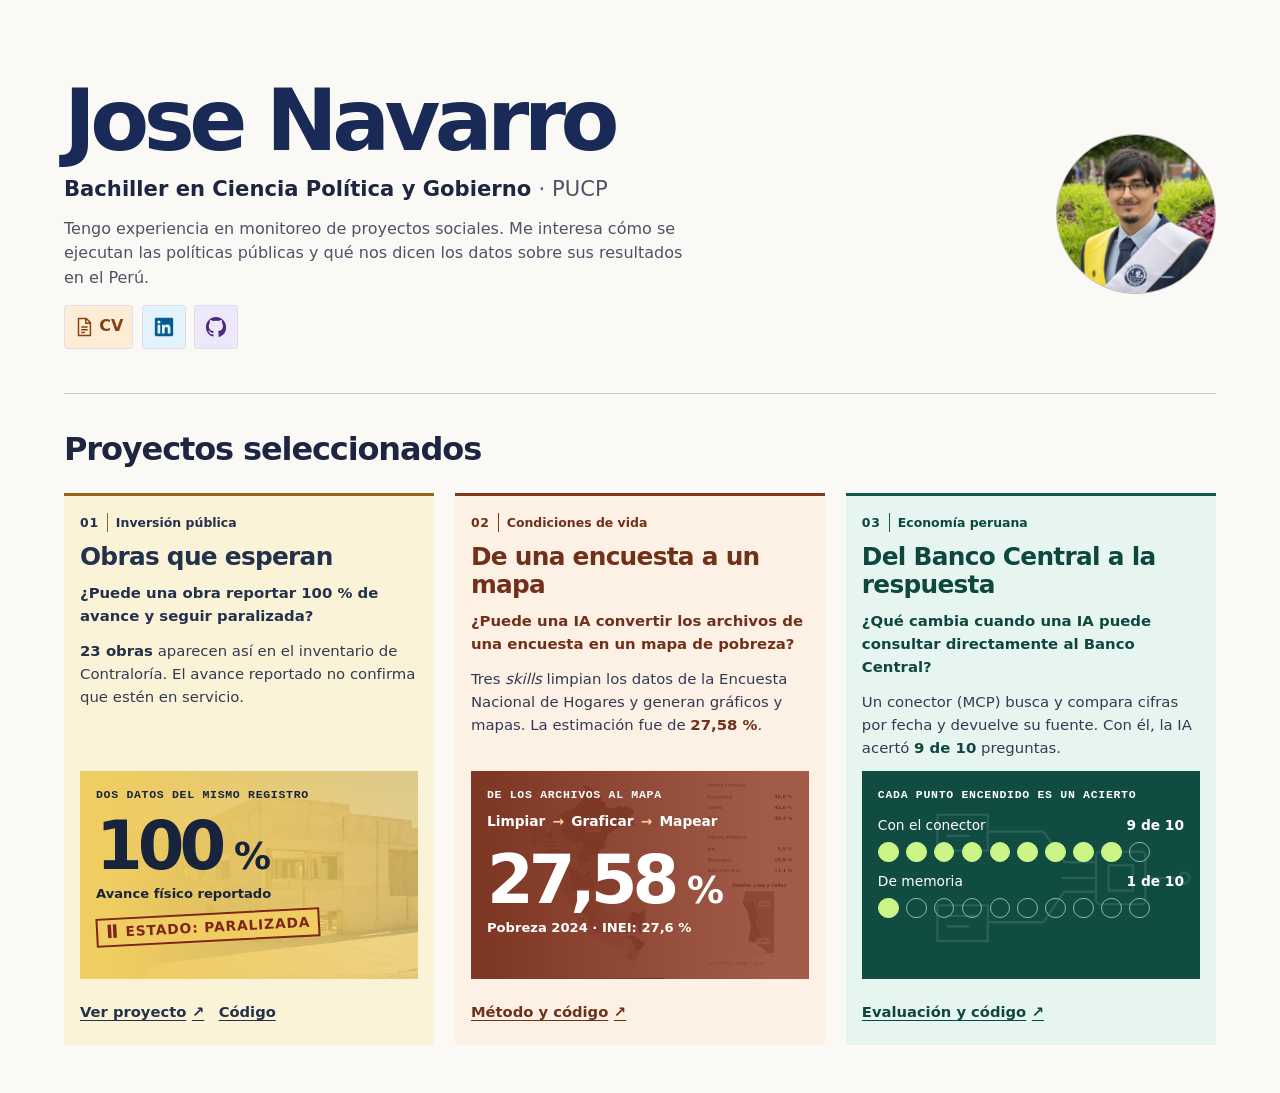
==== index.html @ 476036f9 "Dar a cada proyecto un hallazgo y una pieza visual propia" ====
<!doctype html>
<html lang="es">
<head>
  <meta charset="utf-8">
  <meta name="viewport" content="width=device-width, initial-scale=1">
  <meta name="description" content="Jose Navarro, bachiller en Ciencia Política y Gobierno por la PUCP. Proyectos sobre inversión pública, pobreza y economía en el Perú.">
  <title>Jose Navarro · Portafolio</title>
  <link rel="stylesheet" href="portafolio-hallazgos.css">
</head>
<body>
  <a class="skip" href="#proyectos">Ir a los proyectos</a>
  <main class="page">
    <header class="intro">
      <div class="identity">
        <h1>Jose Navarro</h1>
        <p class="degree">Bachiller en Ciencia Política y Gobierno <span>· PUCP</span></p>
        <p class="bio">Tengo experiencia en monitoreo de proyectos sociales. Me interesa cómo se ejecutan las políticas públicas y qué nos dicen los datos sobre sus resultados en el Perú.</p>
        <div class="contacts" aria-label="CV y perfiles profesionales">
          <a class="cv" href="cv-jose-navarro.pdf" aria-label="CV en PDF">
            <svg viewBox="0 0 24 24" aria-hidden="true" fill="none" stroke="currentColor" stroke-width="1.6"><path d="M6 2.75h8.5L19 7.25v14H6zM14 3v5h5M9 12h7M9 15h7M9 18h4"/></svg>
            <span>CV</span>
          </a>
          <a href="https://www.linkedin.com/in/jpnavarro22/" aria-label="LinkedIn">
            <svg viewBox="0 0 24 24" aria-hidden="true" fill="currentColor"><path d="M20.45 2H3.55C2.69 2 2 2.68 2 3.53v16.94c0 .85.69 1.53 1.55 1.53h16.9c.86 0 1.55-.68 1.55-1.53V3.53c0-.85-.69-1.53-1.55-1.53ZM7.93 19H5V9.53h2.93V19ZM6.47 8.24a1.7 1.7 0 1 1 0-3.4 1.7 1.7 0 0 1 0 3.4ZM19 19h-2.93v-4.61c0-1.1-.02-2.52-1.53-2.52-1.54 0-1.78 1.2-1.78 2.44V19H9.83V9.53h2.81v1.29h.04a3.08 3.08 0 0 1 2.77-1.52c2.96 0 3.55 1.95 3.55 4.49V19Z"/></svg>
          </a>
          <a href="https://github.com/bocchienjoyer" aria-label="GitHub">
            <svg viewBox="0 0 24 24" aria-hidden="true" fill="currentColor"><path d="M12 1C5.923 1 1 5.923 1 12c0 4.867 3.149 8.979 7.521 10.436.55.096.756-.233.756-.522 0-.262-.014-1.128-.014-2.049-3.025.564-3.809-.742-4.057-1.43-.124-.317-.66-1.293-1.127-1.554-.385-.207-.935-.715-.014-.729.866-.014 1.485.797 1.691 1.128.99 1.663 2.571 1.196 3.204.907.096-.715.385-1.196.701-1.471-2.681-.302-5.486-1.34-5.486-5.966 0-1.32.467-2.406 1.237-3.258-.124-.302-.55-1.54.124-3.19 0 0 1.003-.316 3.3 1.238a11.45 11.45 0 0 1 3.025-.407c1.031 0 2.062.138 3.025.407 2.296-1.568 3.3-1.238 3.3-1.238.674 1.65.248 2.888.124 3.19.77.852 1.237 1.924 1.237 3.258 0 4.64-2.819 5.664-5.5 5.966.44.385.825 1.114.825 2.255 0 1.636-.014 2.956-.014 3.368 0 .289.206.632.756.522A11.02 11.02 0 0 0 23 12c0-6.077-4.923-11-11-11Z"/></svg>
          </a>
        </div>
      </div>
      <img class="portrait" src="retrato.jpg" alt="Jose Navarro en su graduación" width="160" height="160">
    </header>
    <section id="proyectos" aria-labelledby="titulo-proyectos">
      <div class="section-heading"><h2 id="titulo-proyectos">Proyectos seleccionados</h2></div>
      <div class="projects">
        <article class="project works">
          <p class="category"><span>01</span> Inversión pública</p>
          <h3>Obras que esperan</h3>
          <p class="question">¿Puede una obra reportar 100 % de avance y seguir paralizada?</p>
          <p><strong>23 obras</strong> aparecen así en el inventario de Contraloría. El avance reportado no confirma que estén en servicio.</p>
          <figure class="evidence works-visual">
            <figcaption>Dos datos del mismo registro</figcaption>
            <div class="progress-number">100<span> %</span></div>
            <div class="record-label">Avance físico reportado</div>
            <div class="stamp"><span aria-hidden="true">Ⅱ</span> Estado: paralizada</div>
          </figure>
          <div class="project-links"><a href="obras.html">Ver proyecto <span aria-hidden="true">↗</span></a><a href="https://github.com/bocchienjoyer/python_intermedio/tree/main/tarea_3">Código</a></div>
        </article>
        <article class="project poverty">
          <p class="category"><span>02</span> Condiciones de vida</p>
          <h3>De una encuesta a un mapa</h3>
          <p class="question">¿Puede una IA convertir los archivos de una encuesta en un mapa de pobreza?</p>
          <p>Tres <em>skills</em> limpian los datos de la Encuesta Nacional de Hogares y generan gráficos y mapas. La estimación fue de <strong>27,58 %</strong>.</p>
          <figure class="evidence survey-visual">
            <figcaption>De los archivos al mapa</figcaption>
            <ol class="workflow"><li>Limpiar</li><li>Graficar</li><li>Mapear</li></ol>
            <div class="survey-number">27,58<span> %</span></div>
            <div class="record-label">Pobreza 2024 · INEI: 27,6 %</div>
          </figure>
          <div class="project-links"><a href="https://github.com/bocchienjoyer/enaho_skills">Método y código <span aria-hidden="true">↗</span></a></div>
        </article>
        <article class="project economy">
          <p class="category"><span>03</span> Economía peruana</p>
          <h3>Del Banco Central a la respuesta</h3>
          <p class="question">¿Qué cambia cuando una IA puede consultar directamente al Banco Central?</p>
          <p>Un conector (MCP) busca y compara cifras por fecha y devuelve su fuente. Con él, la IA acertó <strong>9 de 10</strong> preguntas.</p>
          <figure class="evidence answers-visual">
            <figcaption>Cada punto encendido es un acierto</figcaption>
            <div class="dot-score">
              <div><span>Con el conector</span><b>9 de 10</b></div>
              <div class="dot-row nine" aria-hidden="true"><i></i><i></i><i></i><i></i><i></i><i></i><i></i><i></i><i></i><i></i></div>
              <div><span>De memoria</span><b>1 de 10</b></div>
              <div class="dot-row one" aria-hidden="true"><i></i><i></i><i></i><i></i><i></i><i></i><i></i><i></i><i></i><i></i></div>
            </div>
          </figure>
          <div class="project-links"><a href="https://github.com/bocchienjoyer/mcp-bcrp">Evaluación y código <span aria-hidden="true">↗</span></a></div>
        </article>
      </div>
    </section>
  </main>
</body>
</html>
---- portafolio-hallazgos.css ----
:root{color-scheme:light;--paper:#faf9f5;--ink:#1d2540;--quiet:#4e5366;--rule:#b9b9ba;--link:#254393}
*{box-sizing:border-box}
body{margin:0;background:var(--paper);color:var(--ink);font:1rem/1.55 system-ui,sans-serif}
a{color:var(--link);text-underline-offset:.19em}
a:hover{color:#912c19}
a:focus-visible{outline:3px solid #a73b24;outline-offset:4px}
.skip{position:absolute;top:.6rem;left:.6rem;z-index:2;background:white;padding:.7rem;transform:translateY(-180%)}
.skip:focus{transform:none}
.page{max-width:82rem;margin:auto;padding:clamp(1.15rem,4vw,3rem) clamp(1rem,5vw,4rem) 3rem}
h1,h2,h3,p,figure{margin:0}
.intro{display:grid;grid-template-columns:minmax(0,1fr) clamp(5rem,15vw,10rem);align-items:center;gap:1rem 2rem;padding:clamp(.7rem,3vw,2rem) 0 clamp(1.4rem,4vw,2.8rem)}
h1{font-size:clamp(2.2rem,6.7vw,5.65rem);line-height:.95;letter-spacing:-.065em;font-weight:850}
.degree{font-size:clamp(1.02rem,2.1vw,1.32rem);font-weight:720;margin-top:.7rem}
.degree span{color:var(--quiet);white-space:nowrap;font-weight:500}
.bio{max-width:40rem;margin-top:.7rem;color:var(--quiet)}
.portrait{width:100%;height:auto;aspect-ratio:1;object-fit:cover;border-radius:50%;border:1px solid var(--rule)}
.contacts{display:flex;gap:.55rem;margin-top:.85rem}
.contacts a{display:inline-flex;align-items:center;justify-content:center;gap:.25rem;min-width:44px;min-height:44px;padding:0 .52rem;color:var(--ink);border:1px solid var(--rule);border-radius:3px;text-decoration:none}
.contacts a:hover{background:#e5eaf7;color:var(--link)}
.contacts svg{width:22px;height:22px}
.contacts .cv{font-weight:750}
h1{color:#182a55}
.contacts a{border-color:#dfddea}
.contacts .cv{background:#ffecd6;color:#854211}
.contacts a[aria-label="LinkedIn"]{background:#e3f3fc;color:#075b8f}
.contacts a[aria-label="GitHub"]{background:#ede7fa;color:#4b2b77}
.contacts a:hover{outline:2px solid currentColor;outline-offset:2px}
#proyectos{border-top:1px solid #c6cad7;padding-top:clamp(1rem,3vw,1.9rem)}
.section-heading{margin:0 0 1.15rem}
.section-heading h2{font-size:clamp(1.4rem,3vw,2rem);letter-spacing:-.035em}

.projects{display:grid;grid-template-columns:repeat(3,minmax(0,1fr));gap:clamp(.8rem,1.8vw,1.3rem)}
.project{display:flex;flex-direction:column;gap:.7rem;min-width:0;padding:1.05rem 1rem .7rem;background:var(--tint);border-top:3px solid var(--panel);color:var(--dark)}
.works{--tint:#fbf3d8;--dark:#23314c;--panel:#946718;--picture:url('obra-referencial.jpg')}
.poverty{--tint:#fdf1e6;--dark:#713018;--panel:#80371c;--picture:url('enaho.png')}
.economy{--tint:#e7f5f1;--dark:#0e473e;--panel:#14584b;--picture:url('flujo-bcrp.svg')}
.category{display:flex;gap:.5rem;align-items:center;font-size:.78rem;font-weight:650}
.category span{font-variant-numeric:tabular-nums;letter-spacing:.06em;border-right:1px solid var(--panel);padding-right:.5rem}
.project h3{font-size:clamp(1.19rem,2vw,1.55rem);line-height:1.13;letter-spacing:-.029em}
.project>p:not(.category){font-size:.93rem;color:#343952}
.project>p.question{color:var(--dark);font-weight:580}
.project strong{color:var(--dark)}
.evidence{isolation:isolate;position:relative;overflow:hidden;display:grid;gap:.45rem;align-content:start;margin-top:auto;min-height:13rem;padding:1rem;color:#fff;line-height:1.28;font-size:.86rem}
.evidence figcaption{font:700 .72rem/1.35 ui-monospace,Consolas,monospace;letter-spacing:.06em;text-transform:uppercase}
.works-visual{background:#f0cd61;color:#17243c}
.works-visual::before,.survey-visual::before,.answers-visual::before{content:"";position:absolute;inset:0;z-index:-1;background-size:cover;background-repeat:no-repeat}
.works-visual::before{background-image:linear-gradient(90deg,#f0cd61 11%,transparent 94%),var(--picture);background-position:center;opacity:.26}
.progress-number,.survey-number{font-size:clamp(2.9rem,5.4vw,4.2rem);font-weight:850;letter-spacing:-.075em;line-height:.95;font-variant-numeric:tabular-nums}
.progress-number{margin-top:.35rem}
.progress-number span,.survey-number span{font-size:.55em;letter-spacing:0}
.record-label{font-size:.82rem;font-weight:650}
.stamp{justify-self:start;display:flex;gap:.4rem;align-items:center;margin-top:.2rem;padding:.2rem .5rem;border:2px solid #7d251b;color:#7d251b;background:#f0cd61;font-weight:820;text-transform:uppercase;letter-spacing:.065em;transform:rotate(-3deg)}
.stamp span{font-size:1.15rem;line-height:1}
.survey-visual{background:#8c351e}
.survey-visual::before{background-image:linear-gradient(90deg,#8c351e 6%,transparent 88%),var(--picture);background-position:center,center 45%;opacity:.19;filter:grayscale(1)}
.workflow{list-style:none;padding:0;margin:.22rem 0;display:flex;flex-wrap:wrap;gap:.2rem .45rem;font-weight:690}
.workflow li+li::before{content:"→";margin-right:.45rem;color:#ffd698}
.survey-number{margin-top:.45rem}
.answers-visual{background:#114c43}
.answers-visual::before{background-image:var(--picture);background-position:right bottom;background-size:auto 96%;opacity:.11}
.dot-score{display:grid;gap:.45rem;margin-top:.45rem}
.dot-score>div:not(.dot-row){display:flex;justify-content:space-between;gap:.4rem}
.dot-score b{white-space:nowrap}
.dot-row{display:grid;grid-template-columns:repeat(10,minmax(0,1fr));gap:clamp(.15rem,.7vw,.45rem);max-width:17rem;margin-bottom:.2rem}
.dot-row i{aspect-ratio:1;display:block;border-radius:50%;border:1px solid #93b5ad}
.dot-row.nine i:nth-child(-n+9),.dot-row.one i:first-child{background:#cbf687;border-color:#cbf687}
.project-links{display:flex;flex-wrap:wrap;gap:.15rem .9rem}
.project .project-links a{color:var(--dark)}
.project-links a,.back{display:inline-flex;align-items:center;gap:.35rem;min-height:44px;font-weight:700;font-size:.92rem}
.case{max-width:66rem}
.case .back{margin-bottom:1.3rem}
.case h1{font-size:clamp(2.2rem,7vw,4.75rem);margin:.4rem 0 .8rem}
.case-intro{max-width:43rem;margin-bottom:.65rem}
.case-body{border-top:2px solid var(--ink);padding-top:1.15rem;display:grid;grid-template-columns:minmax(0,1fr) minmax(12rem,19rem);gap:clamp(1rem,4vw,2.75rem);align-items:start}
.case-body h2{font-size:1.3rem;margin-bottom:.45rem}
.case-body p+p{margin-top:.65rem}
.case-media video{display:block;width:100%;max-height:67vh;aspect-ratio:9/16;background:#1d2540}
.case-media figcaption{font-size:.82rem;color:var(--quiet);margin-top:.45rem}
@media(max-width:860px){.projects,.case-body{grid-template-columns:minmax(0,1fr)}.projects{gap:1.4rem}.project{gap:.6rem}.case-media{max-width:19rem}}
@media(max-width:440px){.intro{grid-template-columns:minmax(0,1fr) 3.85rem;gap:.65rem;align-items:start}.portrait{margin-top:.15rem}.bio{font-size:.95rem}.degree span{white-space:normal}}
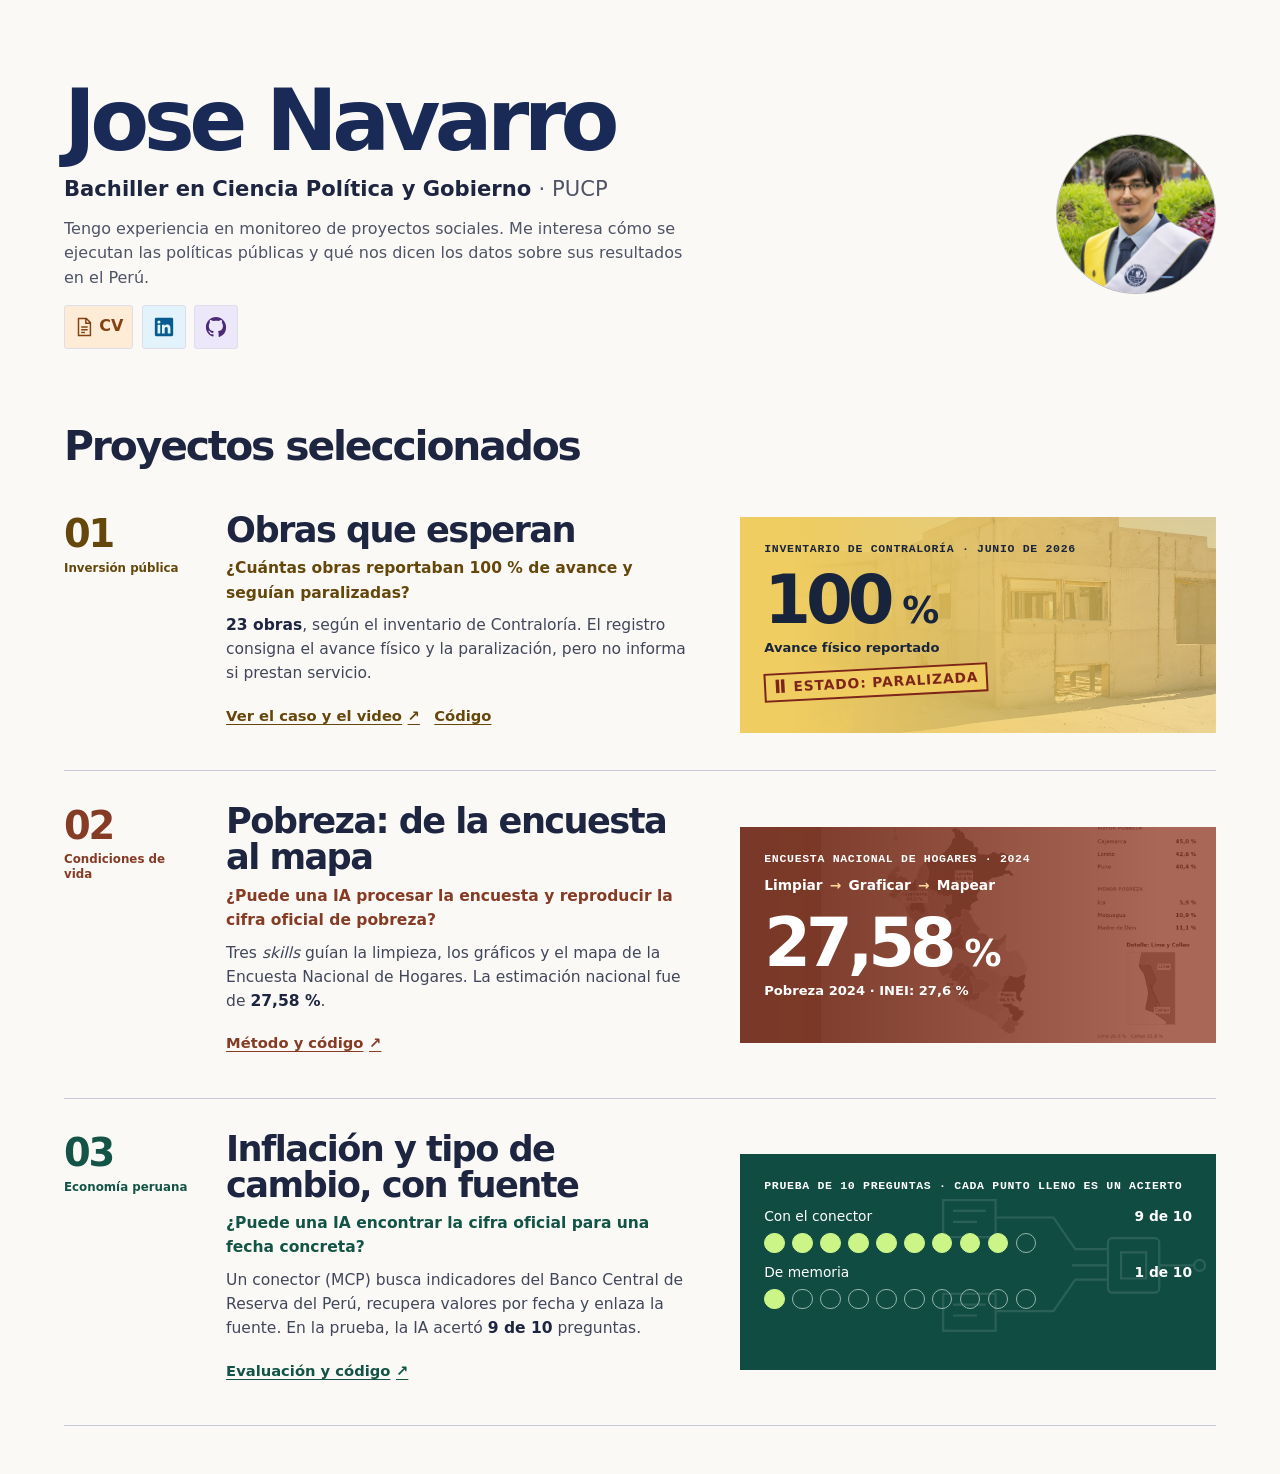
==== commit 499139df: "Replantear los proyectos como un índice visual" ====
--- a/index.html
+++ b/index.html
@@ -5,7 +5,7 @@
   <meta name="viewport" content="width=device-width, initial-scale=1">
   <meta name="description" content="Jose Navarro, bachiller en Ciencia Política y Gobierno por la PUCP. Proyectos sobre inversión pública, pobreza y economía en el Perú.">
   <title>Jose Navarro · Portafolio</title>
-  <link rel="stylesheet" href="portafolio-hallazgos.css">
+  <link rel="stylesheet" href="portafolio-indice.css">
 </head>
 <body>
   <a class="skip" href="#proyectos">Ir a los proyectos</a>
@@ -35,37 +35,44 @@
       <div class="projects">
         <article class="project works">
           <p class="category"><span>01</span> Inversión pública</p>
-          <h3>Obras que esperan</h3>
-          <p class="question">¿Puede una obra reportar 100 % de avance y seguir paralizada?</p>
-          <p><strong>23 obras</strong> aparecen así en el inventario de Contraloría. El avance reportado no confirma que estén en servicio.</p>
+          <div class="project-text">
+            <h3>Obras que esperan</h3>
+            <p class="question">¿Cuántas obras reportaban 100 % de avance y seguían paralizadas?</p>
+            <p><strong>23 obras</strong>, según el inventario de Contraloría. El registro consigna el avance físico y la paralización, pero no informa si prestan servicio.</p>
+            <div class="project-links"><a href="obras.html">Ver el caso y el video <span aria-hidden="true">↗</span></a><a href="https://github.com/bocchienjoyer/python_intermedio/tree/main/tarea_3">Código</a></div>
+          </div>
           <figure class="evidence works-visual">
-            <figcaption>Dos datos del mismo registro</figcaption>
+            <figcaption>Inventario de Contraloría · junio de 2026</figcaption>
             <div class="progress-number">100<span> %</span></div>
             <div class="record-label">Avance físico reportado</div>
             <div class="stamp"><span aria-hidden="true">Ⅱ</span> Estado: paralizada</div>
           </figure>
-          <div class="project-links"><a href="obras.html">Ver proyecto <span aria-hidden="true">↗</span></a><a href="https://github.com/bocchienjoyer/python_intermedio/tree/main/tarea_3">Código</a></div>
         </article>
         <article class="project poverty">
           <p class="category"><span>02</span> Condiciones de vida</p>
-          <h3>De una encuesta a un mapa</h3>
-          <p class="question">¿Puede una IA convertir los archivos de una encuesta en un mapa de pobreza?</p>
-          <p>Tres <em>skills</em> limpian los datos de la Encuesta Nacional de Hogares y generan gráficos y mapas. La estimación fue de <strong>27,58 %</strong>.</p>
+          <div class="project-text">
+            <h3>Pobreza: de la encuesta al mapa</h3>
+            <p class="question">¿Puede una IA procesar la encuesta y reproducir la cifra oficial de pobreza?</p>
+            <p>Tres <em>skills</em> guían la limpieza, los gráficos y el mapa de la Encuesta Nacional de Hogares. La estimación nacional fue de <strong>27,58 %</strong>.</p>
+            <div class="project-links"><a href="https://github.com/bocchienjoyer/enaho_skills">Método y código <span aria-hidden="true">↗</span></a></div>
+          </div>
           <figure class="evidence survey-visual">
-            <figcaption>De los archivos al mapa</figcaption>
+            <figcaption>Encuesta Nacional de Hogares · 2024</figcaption>
             <ol class="workflow"><li>Limpiar</li><li>Graficar</li><li>Mapear</li></ol>
             <div class="survey-number">27,58<span> %</span></div>
             <div class="record-label">Pobreza 2024 · INEI: 27,6 %</div>
           </figure>
-          <div class="project-links"><a href="https://github.com/bocchienjoyer/enaho_skills">Método y código <span aria-hidden="true">↗</span></a></div>
         </article>
         <article class="project economy">
           <p class="category"><span>03</span> Economía peruana</p>
-          <h3>Del Banco Central a la respuesta</h3>
-          <p class="question">¿Qué cambia cuando una IA puede consultar directamente al Banco Central?</p>
-          <p>Un conector (MCP) busca y compara cifras por fecha y devuelve su fuente. Con él, la IA acertó <strong>9 de 10</strong> preguntas.</p>
+          <div class="project-text">
+            <h3>Inflación y tipo de cambio, con fuente</h3>
+            <p class="question">¿Puede una IA encontrar la cifra oficial para una fecha concreta?</p>
+            <p>Un conector (MCP) busca indicadores del Banco Central de Reserva del Perú, recupera valores por fecha y enlaza la fuente. En la prueba, la IA acertó <strong>9 de 10</strong> preguntas.</p>
+            <div class="project-links"><a href="https://github.com/bocchienjoyer/mcp-bcrp">Evaluación y código <span aria-hidden="true">↗</span></a></div>
+          </div>
           <figure class="evidence answers-visual">
-            <figcaption>Cada punto encendido es un acierto</figcaption>
+            <figcaption>Prueba de 10 preguntas · cada punto lleno es un acierto</figcaption>
             <div class="dot-score">
               <div><span>Con el conector</span><b>9 de 10</b></div>
               <div class="dot-row nine" aria-hidden="true"><i></i><i></i><i></i><i></i><i></i><i></i><i></i><i></i><i></i><i></i></div>
@@ -73,7 +80,6 @@
               <div class="dot-row one" aria-hidden="true"><i></i><i></i><i></i><i></i><i></i><i></i><i></i><i></i><i></i><i></i></div>
             </div>
           </figure>
-          <div class="project-links"><a href="https://github.com/bocchienjoyer/mcp-bcrp">Evaluación y código <span aria-hidden="true">↗</span></a></div>
         </article>
       </div>
     </section>
--- a/portafolio-indice.css
+++ b/portafolio-indice.css
@@ -0,0 +1,88 @@
+:root{color-scheme:light;--paper:#faf9f5;--ink:#1d2540;--quiet:#4e5366;--rule:#b9b9ba;--link:#254393}
+*{box-sizing:border-box}
+body{margin:0;background:var(--paper);color:var(--ink);font:1rem/1.55 system-ui,sans-serif}
+a{color:var(--link);text-underline-offset:.19em}
+a:hover{color:#912c19}
+a:focus-visible{outline:3px solid #a73b24;outline-offset:4px}
+.skip{position:absolute;top:.6rem;left:.6rem;z-index:2;background:white;padding:.7rem;transform:translateY(-180%)}
+.skip:focus{transform:none}
+.page{max-width:82rem;margin:auto;padding:clamp(1.15rem,4vw,3rem) clamp(1rem,5vw,4rem) 3rem}
+h1,h2,h3,p,figure{margin:0}
+.intro{display:grid;grid-template-columns:minmax(0,1fr) clamp(5rem,15vw,10rem);align-items:center;gap:1rem 2rem;padding:clamp(.7rem,3vw,2rem) 0 clamp(1.4rem,4vw,2.8rem)}
+h1{font-size:clamp(2.2rem,6.7vw,5.65rem);line-height:.95;letter-spacing:-.065em;font-weight:850}
+.degree{font-size:clamp(1.02rem,2.1vw,1.32rem);font-weight:720;margin-top:.7rem}
+.degree span{color:var(--quiet);white-space:nowrap;font-weight:500}
+.bio{max-width:40rem;margin-top:.7rem;color:var(--quiet)}
+.portrait{width:100%;height:auto;aspect-ratio:1;object-fit:cover;border-radius:50%;border:1px solid var(--rule)}
+.contacts{display:flex;gap:.55rem;margin-top:.85rem}
+.contacts a{display:inline-flex;align-items:center;justify-content:center;gap:.25rem;min-width:44px;min-height:44px;padding:0 .52rem;color:var(--ink);border:1px solid var(--rule);border-radius:3px;text-decoration:none}
+.contacts a:hover{background:#e5eaf7;color:var(--link)}
+.contacts svg{width:22px;height:22px}
+.contacts .cv{font-weight:750}
+h1{color:#182a55}
+.contacts a{border-color:#dfddea}
+.contacts .cv{background:#ffecd6;color:#854211}
+.contacts a[aria-label="LinkedIn"]{background:#e3f3fc;color:#075b8f}
+.contacts a[aria-label="GitHub"]{background:#ede7fa;color:#4b2b77}
+.contacts a:hover{outline:2px solid currentColor;outline-offset:2px}
+#proyectos{padding-top:clamp(1rem,3vw,2rem)}
+.section-heading{margin:0 0 .7rem}
+.section-heading h2{font-size:clamp(1.55rem,3.4vw,2.55rem);line-height:1.06;letter-spacing:-.052em}
+.projects{display:grid}
+.project{display:grid;grid-template-columns:minmax(5rem, .26fr) minmax(0,1fr) minmax(0,1fr);gap:clamp(.9rem,3vw,2.5rem);align-items:center;padding:clamp(1.1rem,3vw,2rem) 0;border-bottom:1px solid #c6cad7}
+.project+.project{margin:0}
+.works{--dark:#65470b;--picture:url('obra-referencial.jpg')}
+.poverty{--dark:#853b24;--picture:url('enaho.png')}
+.economy{--dark:#135447;--picture:url('flujo-bcrp.svg')}
+.category{display:grid;gap:.45rem;align-self:start;font-size:.74rem;font-weight:700;color:var(--dark);line-height:1.3;padding-top:.2rem}
+.category span{font-size:clamp(1.6rem,3vw,2.65rem);font-weight:760;line-height:1;font-variant-numeric:tabular-nums;letter-spacing:-.06em}
+.project-text{display:grid;gap:.55rem;align-content:center}
+.project h3{font-size:clamp(1.45rem,2.75vw,2.45rem);line-height:1.02;letter-spacing:-.045em}
+.project-text>p{font-size:.97rem;color:#41465a}
+.project-text>p.question{font-weight:650;color:var(--dark)}
+.project strong{color:var(--ink)}
+.evidence{isolation:isolate;position:relative;overflow:hidden;display:grid;gap:.45rem;align-content:start;min-height:13.5rem;padding:clamp(1rem,2vw,1.5rem);color:#fff;line-height:1.28;font-size:.86rem}
+.evidence figcaption{font:700 .72rem/1.35 ui-monospace,Consolas,monospace;letter-spacing:.06em;text-transform:uppercase}
+.works-visual{background:#f0cd61;color:#17243c}
+.works-visual::before,.survey-visual::before,.answers-visual::before{content:"";position:absolute;inset:0;z-index:-1;background-size:cover;background-repeat:no-repeat}
+.works-visual::before{background-image:linear-gradient(90deg,#f0cd61 11%,transparent 94%),var(--picture);background-position:center,center 61%;opacity:.37}
+.progress-number,.survey-number{font-size:clamp(2.9rem,5.4vw,4.2rem);font-weight:850;letter-spacing:-.075em;line-height:.95;font-variant-numeric:tabular-nums}
+.progress-number{margin-top:.35rem}
+.progress-number span,.survey-number span{font-size:.55em;letter-spacing:0}
+.record-label{font-size:.82rem;font-weight:650}
+.stamp{justify-self:start;display:flex;gap:.4rem;align-items:center;margin-top:.2rem;padding:.2rem .5rem;border:2px solid #7d251b;color:#7d251b;background:#f0cd61;font-weight:820;text-transform:uppercase;letter-spacing:.065em;transform:rotate(-3deg)}
+.stamp span{font-size:1.15rem;line-height:1}
+.survey-visual{background:#8c351e}
+.survey-visual::before{background-image:linear-gradient(90deg,#8c351e 6%,transparent 88%),var(--picture);background-position:center,right 48%;background-size:cover,83% auto;opacity:.25;filter:grayscale(1)}
+.workflow{list-style:none;padding:0;margin:.22rem 0;display:flex;flex-wrap:wrap;gap:.2rem .45rem;font-weight:690}
+.workflow li+li::before{content:"→";margin-right:.45rem;color:#ffd698}
+.survey-number{margin-top:.45rem}
+.answers-visual{background:#114c43}
+.answers-visual::before{background-image:var(--picture);background-position:right bottom;background-size:auto 96%;opacity:.11}
+.dot-score{display:grid;gap:.45rem;margin-top:.45rem}
+.dot-score>div:not(.dot-row){display:flex;justify-content:space-between;gap:.4rem}
+.dot-score b{white-space:nowrap}
+.dot-row{display:grid;grid-template-columns:repeat(10,minmax(0,1fr));gap:clamp(.15rem,.7vw,.45rem);max-width:17rem;margin-bottom:.2rem}
+.dot-row i{aspect-ratio:1;display:block;border-radius:50%;border:1px solid #93b5ad}
+.dot-row.nine i:nth-child(-n+9),.dot-row.one i:first-child{background:#cbf687;border-color:#cbf687}
+.project-links{display:flex;flex-wrap:wrap;gap:.15rem .9rem}
+.project .project-links a{color:var(--dark);text-decoration-thickness:1px}.project .project-links a:hover{text-decoration-thickness:2px}
+.project-links a,.back{display:inline-flex;align-items:center;gap:.35rem;min-height:44px;font-weight:700;font-size:.92rem}
+.case{max-width:66rem}
+.case .back{margin-bottom:1.3rem}
+.case h1{font-size:clamp(2.2rem,7vw,4.75rem);margin:.4rem 0 .8rem}
+.case-intro{max-width:43rem;margin-bottom:.65rem}
+.case-body{border-top:2px solid var(--ink);padding-top:1.15rem;display:grid;grid-template-columns:minmax(0,1fr) minmax(12rem,19rem);gap:clamp(1rem,4vw,2.75rem);align-items:start}
+.case-body h2{font-size:1.3rem;margin-bottom:.45rem}
+.case-body p+p{margin-top:.65rem}
+.case-media video{display:block;width:100%;max-height:67vh;aspect-ratio:9/16;background:#1d2540}
+.case-media figcaption{font-size:.82rem;color:var(--quiet);margin-top:.45rem}
+@media(max-width:880px){
+  .project{grid-template-columns:minmax(0,1fr) minmax(0,1fr);gap:.65rem 1rem}
+  .category{grid-column:1/-1;display:flex;align-items:baseline;gap:.5rem}
+  .category span{font-size:1.15rem;letter-spacing:-.02em}
+  .case-body{grid-template-columns:minmax(0,1fr)}
+  .case-media{max-width:19rem}
+}
+@media(max-width:620px){.project{grid-template-columns:minmax(0,1fr);gap:.55rem}.project-text{gap:.45rem}.evidence{min-height:12.7rem}}
+@media(max-width:440px){.intro{grid-template-columns:minmax(0,1fr) 3.85rem;gap:.65rem;align-items:start}.portrait{margin-top:.15rem}.bio{font-size:.95rem}.degree span{white-space:normal}}
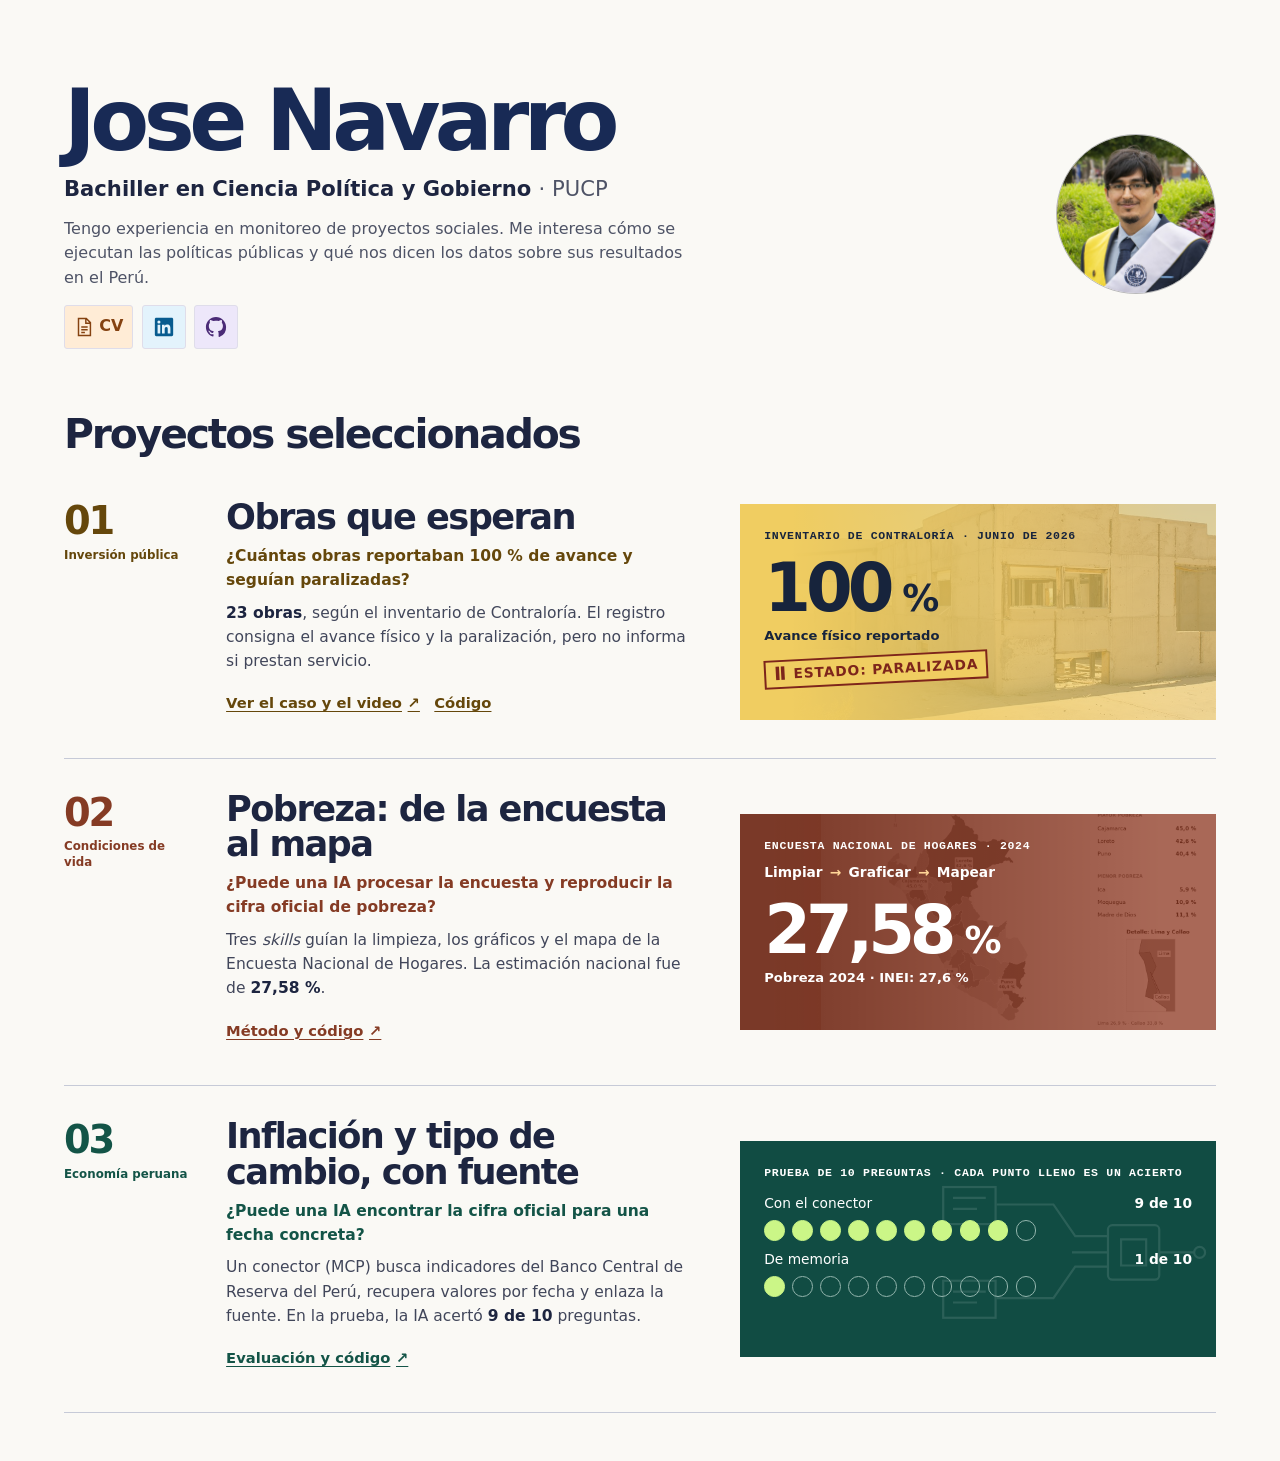
==== commit 0a7774b6: "Dar prioridad al tablero y estabilizar la portada" ====
--- a/index.html
+++ b/index.html
@@ -5,7 +5,85 @@
   <meta name="viewport" content="width=device-width, initial-scale=1">
   <meta name="description" content="Jose Navarro, bachiller en Ciencia Política y Gobierno por la PUCP. Proyectos sobre inversión pública, pobreza y economía en el Perú.">
   <title>Jose Navarro · Portafolio</title>
-  <link rel="stylesheet" href="portafolio-indice.css">
+  <style>
+:root{color-scheme:light;--paper:#faf9f5;--ink:#1d2540;--quiet:#4e5366;--rule:#b9b9ba;--link:#254393}
+*{box-sizing:border-box}
+body{margin:0;background:var(--paper);color:var(--ink);font:1rem/1.55 system-ui,sans-serif}
+a{color:var(--link);text-underline-offset:.19em}
+a:hover{color:#912c19}
+a:focus-visible{outline:3px solid #a73b24;outline-offset:4px}
+.skip{position:absolute;top:.6rem;left:.6rem;z-index:2;background:white;padding:.7rem;transform:translateY(-180%)}
+.skip:focus{transform:none}
+.page{max-width:82rem;margin:auto;padding:clamp(1.15rem,4vw,3rem) clamp(1rem,5vw,4rem) 3rem}
+h1,h2,h3,p,figure{margin:0}
+.intro{display:grid;grid-template-columns:minmax(0,1fr) clamp(5rem,15vw,10rem);align-items:center;gap:1rem 2rem;padding:clamp(.7rem,3vw,2rem) 0 clamp(1.1rem,3vw,2rem)}
+h1{font-size:clamp(2.2rem,6.7vw,5.65rem);line-height:.95;letter-spacing:-.065em;font-weight:850}
+.degree{font-size:clamp(1.02rem,2.1vw,1.32rem);font-weight:720;margin-top:.7rem}
+.degree span{color:var(--quiet);white-space:nowrap;font-weight:500}
+.bio{max-width:40rem;margin-top:.7rem;color:var(--quiet)}
+.portrait{width:100%;height:auto;aspect-ratio:1;object-fit:cover;border-radius:50%;border:1px solid var(--rule)}
+.contacts{display:flex;gap:.55rem;margin-top:.85rem}
+.contacts a{display:inline-flex;align-items:center;justify-content:center;gap:.25rem;min-width:44px;min-height:44px;padding:0 .52rem;color:var(--ink);border:1px solid var(--rule);border-radius:3px;text-decoration:none}
+.contacts a:hover{background:#e5eaf7;color:var(--link)}
+.contacts svg{width:22px;height:22px}
+.contacts .cv{font-weight:750}
+h1{color:#182a55}
+.contacts a{border-color:#dfddea}
+.contacts .cv{background:#ffecd6;color:#854211}
+.contacts a[aria-label="LinkedIn"]{background:#e3f3fc;color:#075b8f}
+.contacts a[aria-label="GitHub"]{background:#ede7fa;color:#4b2b77}
+.contacts a:hover{outline:2px solid currentColor;outline-offset:2px}
+#proyectos{padding-top:clamp(1rem,3vw,2rem)}
+.section-heading{margin:0 0 .7rem}
+.section-heading h2{font-size:clamp(1.55rem,3.4vw,2.55rem);line-height:1.06;letter-spacing:-.052em}
+.projects{display:grid}
+.project{display:grid;grid-template-columns:minmax(5rem, .26fr) minmax(0,1fr) minmax(0,1fr);gap:clamp(.9rem,3vw,2.5rem);align-items:center;padding:clamp(1.1rem,3vw,2rem) 0;border-bottom:1px solid #c6cad7}
+
+.works{--dark:#65470b;--picture:url('obra-referencial.jpg')}
+.poverty{--dark:#853b24;--picture:url('enaho.png')}
+.economy{--dark:#135447;--picture:url('flujo-bcrp.svg')}
+.category{display:grid;gap:.45rem;align-self:start;font-size:.74rem;font-weight:700;color:var(--dark);line-height:1.3;padding-top:.2rem}
+.category span{font-size:clamp(1.6rem,3vw,2.65rem);font-weight:760;line-height:1;font-variant-numeric:tabular-nums;letter-spacing:-.06em}
+.project-text{display:grid;gap:.55rem;align-content:center}
+.project h3{font-size:clamp(1.45rem,2.75vw,2.45rem);line-height:1.02;letter-spacing:-.045em}
+.project-text>p{font-size:.97rem;color:#41465a}
+.project-text>p.question{font-weight:650;color:var(--dark)}
+.project strong{color:var(--ink)}
+.evidence{isolation:isolate;position:relative;overflow:hidden;display:grid;gap:.45rem;align-content:start;min-height:13.5rem;padding:clamp(1rem,2vw,1.5rem);color:#fff;line-height:1.28;font-size:.86rem}
+.evidence figcaption{font:700 .72rem/1.35 ui-monospace,Consolas,monospace;letter-spacing:.06em;text-transform:uppercase}
+.works-visual{background:#f0cd61;color:#17243c}
+.works-visual::before,.survey-visual::before,.answers-visual::before{content:"";position:absolute;inset:0;z-index:-1;background-size:cover;background-repeat:no-repeat}
+.works-visual::before{background-image:linear-gradient(90deg,#f0cd61 11%,transparent 94%),var(--picture);background-position:center,center 61%;opacity:.37}
+.progress-number,.survey-number{font-size:clamp(2.9rem,5.4vw,4.2rem);font-weight:850;letter-spacing:-.075em;line-height:.95;font-variant-numeric:tabular-nums}
+.progress-number{margin-top:.35rem}
+.progress-number span,.survey-number span{font-size:.55em;letter-spacing:0}
+.record-label{font-size:.82rem;font-weight:650}
+.stamp{justify-self:start;display:flex;gap:.4rem;align-items:center;margin-top:.2rem;padding:.2rem .5rem;border:2px solid #7d251b;color:#7d251b;background:#f0cd61;font-weight:820;text-transform:uppercase;letter-spacing:.065em;transform:rotate(-3deg)}
+.stamp span{font-size:1.15rem;line-height:1}
+.survey-visual{background:#8c351e}
+.survey-visual::before{background-image:linear-gradient(90deg,#8c351e 6%,transparent 88%),var(--picture);background-position:center,right 48%;background-size:cover,83% auto;opacity:.25;filter:grayscale(1)}
+.workflow{list-style:none;padding:0;margin:.22rem 0;display:flex;flex-wrap:wrap;gap:.2rem .45rem;font-weight:690}
+.workflow li+li::before{content:"→";margin-right:.45rem;color:#ffd698}
+.survey-number{margin-top:.45rem}
+.answers-visual{background:#114c43}
+.answers-visual::before{background-image:var(--picture);background-position:right bottom;background-size:auto 96%;opacity:.11}
+.dot-score{display:grid;gap:.45rem;margin-top:.45rem}
+.dot-score>div:not(.dot-row){display:flex;justify-content:space-between;gap:.4rem}
+.dot-score b{white-space:nowrap}
+.dot-row{display:grid;grid-template-columns:repeat(10,minmax(0,1fr));gap:clamp(.15rem,.7vw,.45rem);max-width:17rem;margin-bottom:.2rem}
+.dot-row i{aspect-ratio:1;display:block;border-radius:50%;border:1px solid #93b5ad}
+.dot-row.nine i:nth-child(-n+9),.dot-row.one i:first-child{background:#cbf687;border-color:#cbf687}
+.project-links{display:flex;flex-wrap:wrap;gap:.15rem .9rem}
+.project .project-links a{color:var(--dark);text-decoration-thickness:1px}.project .project-links a:hover{text-decoration-thickness:2px}
+.project-links a,.back{display:inline-flex;align-items:center;gap:.35rem;min-height:44px;font-weight:700;font-size:.92rem}
+@media(max-width:880px){
+  .project{grid-template-columns:minmax(0,1fr) minmax(0,1fr);gap:.65rem 1rem}
+  .category{grid-column:1/-1;display:flex;align-items:baseline;gap:.5rem}
+  .category span{font-size:1.15rem;letter-spacing:-.02em}
+}
+@media(max-width:620px){.project{grid-template-columns:minmax(0,1fr);gap:.55rem}.project-text{gap:.45rem}.evidence{min-height:12.7rem}}
+@media(max-width:440px){.intro{grid-template-columns:minmax(0,1fr) 3.85rem;gap:.65rem;align-items:start}.portrait{margin-top:.15rem}.bio{font-size:.95rem}.degree span{white-space:normal}}
+  </style>
 </head>
 <body>
   <a class="skip" href="#proyectos">Ir a los proyectos</a>
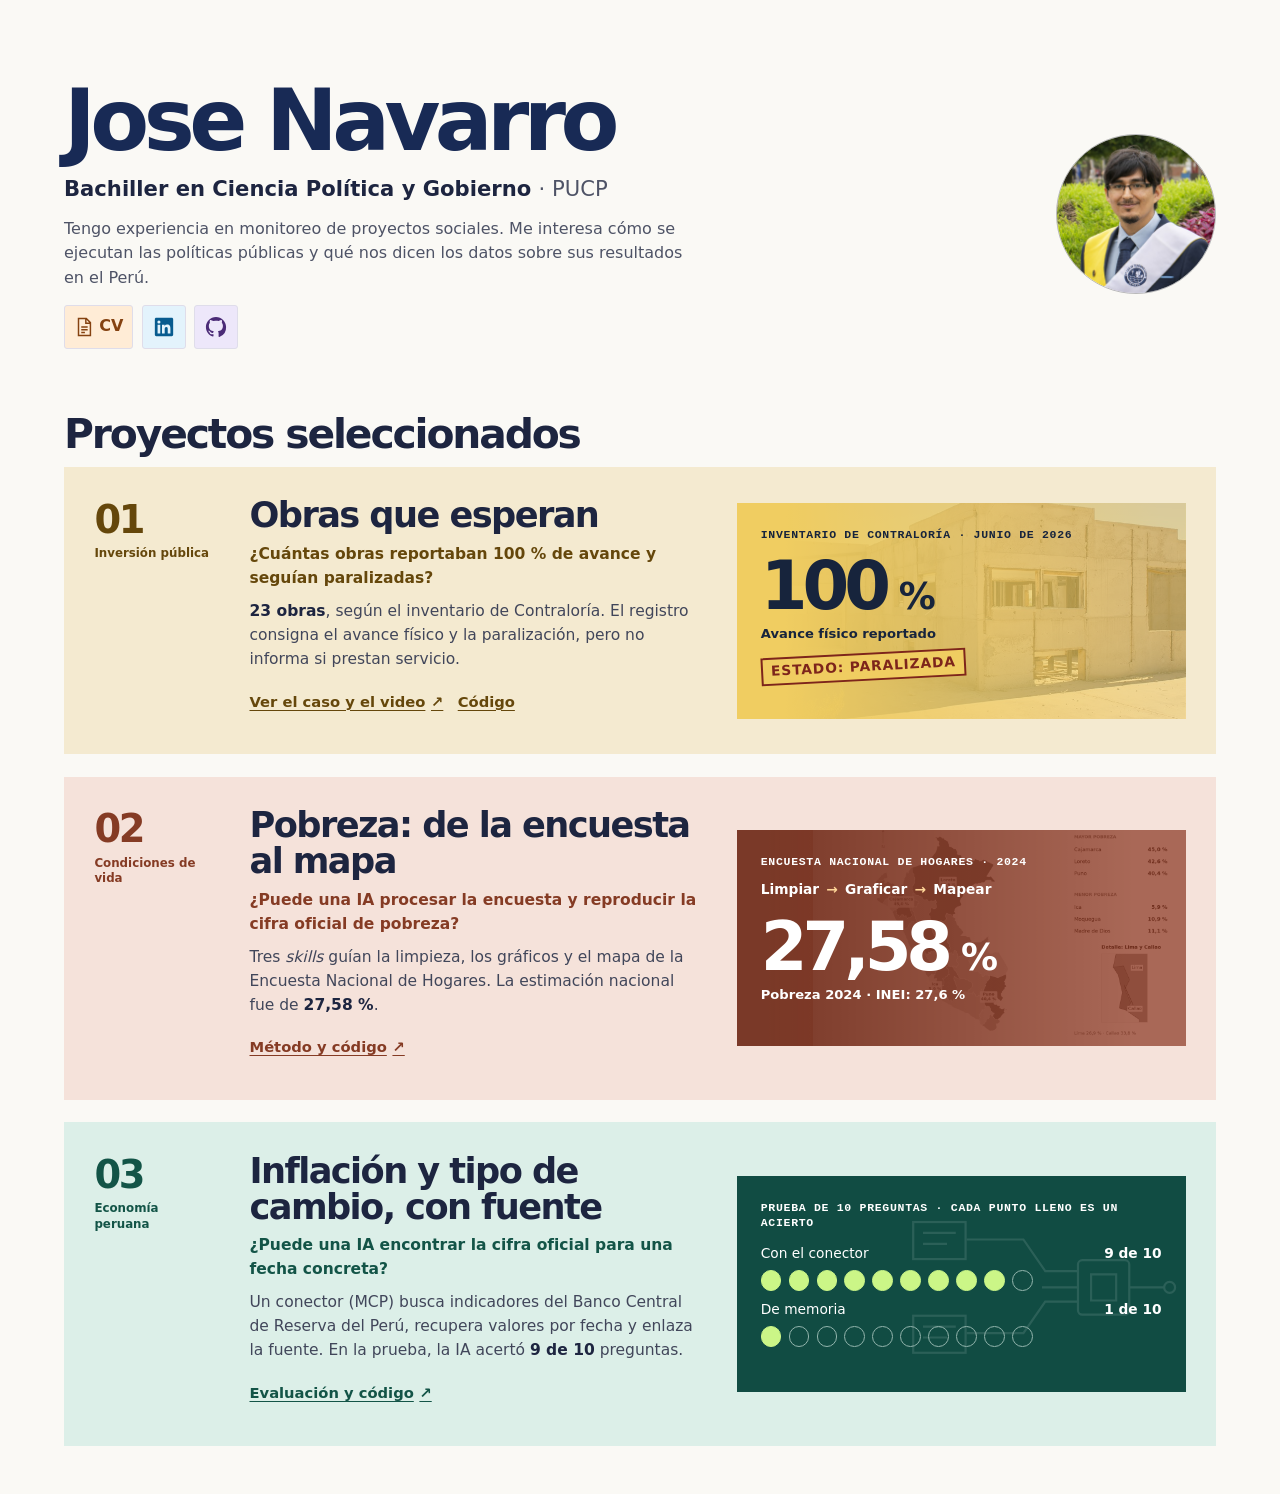
==== commit 10bee711: "Diferenciar los fondos de los proyectos y simplificar el sello" ====
--- a/index.html
+++ b/index.html
@@ -36,12 +36,12 @@
 #proyectos{padding-top:clamp(1rem,3vw,2rem)}
 .section-heading{margin:0 0 .7rem}
 .section-heading h2{font-size:clamp(1.55rem,3.4vw,2.55rem);line-height:1.06;letter-spacing:-.052em}
-.projects{display:grid}
-.project{display:grid;grid-template-columns:minmax(5rem, .26fr) minmax(0,1fr) minmax(0,1fr);gap:clamp(.9rem,3vw,2.5rem);align-items:center;padding:clamp(1.1rem,3vw,2rem) 0;border-bottom:1px solid #c6cad7}
+.projects{display:grid;gap:clamp(.85rem,1.8vw,1.4rem)}
+.project{display:grid;grid-template-columns:minmax(5rem, .26fr) minmax(0,1fr) minmax(0,1fr);gap:clamp(.9rem,3vw,2.5rem);align-items:center;padding:clamp(.9rem,2.7vw,1.9rem);background:var(--project-paper)}
 
-.works{--dark:#65470b;--picture:url('obra-referencial.jpg')}
-.poverty{--dark:#853b24;--picture:url('enaho.png')}
-.economy{--dark:#135447;--picture:url('flujo-bcrp.svg')}
+.works{--dark:#65470b;--project-paper:#f4ead0;--picture:url('obra-referencial.jpg')}
+.poverty{--dark:#853b24;--project-paper:#f5e2da;--picture:url('enaho.png')}
+.economy{--dark:#135447;--project-paper:#dcefe8;--picture:url('flujo-bcrp.svg')}
 .category{display:grid;gap:.45rem;align-self:start;font-size:.74rem;font-weight:700;color:var(--dark);line-height:1.3;padding-top:.2rem}
 .category span{font-size:clamp(1.6rem,3vw,2.65rem);font-weight:760;line-height:1;font-variant-numeric:tabular-nums;letter-spacing:-.06em}
 .project-text{display:grid;gap:.55rem;align-content:center}
@@ -58,8 +58,7 @@
 .progress-number{margin-top:.35rem}
 .progress-number span,.survey-number span{font-size:.55em;letter-spacing:0}
 .record-label{font-size:.82rem;font-weight:650}
-.stamp{justify-self:start;display:flex;gap:.4rem;align-items:center;margin-top:.2rem;padding:.2rem .5rem;border:2px solid #7d251b;color:#7d251b;background:#f0cd61;font-weight:820;text-transform:uppercase;letter-spacing:.065em;transform:rotate(-3deg)}
-.stamp span{font-size:1.15rem;line-height:1}
+.stamp{justify-self:start;margin-top:.2rem;padding:.2rem .5rem;border:2px solid #7d251b;color:#7d251b;background:#f0cd61;font-weight:820;letter-spacing:.065em;transform:rotate(-3deg)}
 .survey-visual{background:#8c351e}
 .survey-visual::before{background-image:linear-gradient(90deg,#8c351e 6%,transparent 88%),var(--picture);background-position:center,right 48%;background-size:cover,83% auto;opacity:.25;filter:grayscale(1)}
 .workflow{list-style:none;padding:0;margin:.22rem 0;display:flex;flex-wrap:wrap;gap:.2rem .45rem;font-weight:690}
@@ -123,7 +122,7 @@
             <figcaption>Inventario de Contraloría · junio de 2026</figcaption>
             <div class="progress-number">100<span> %</span></div>
             <div class="record-label">Avance físico reportado</div>
-            <div class="stamp"><span aria-hidden="true">Ⅱ</span> Estado: paralizada</div>
+            <div class="stamp">ESTADO: PARALIZADA</div>
           </figure>
         </article>
         <article class="project poverty">
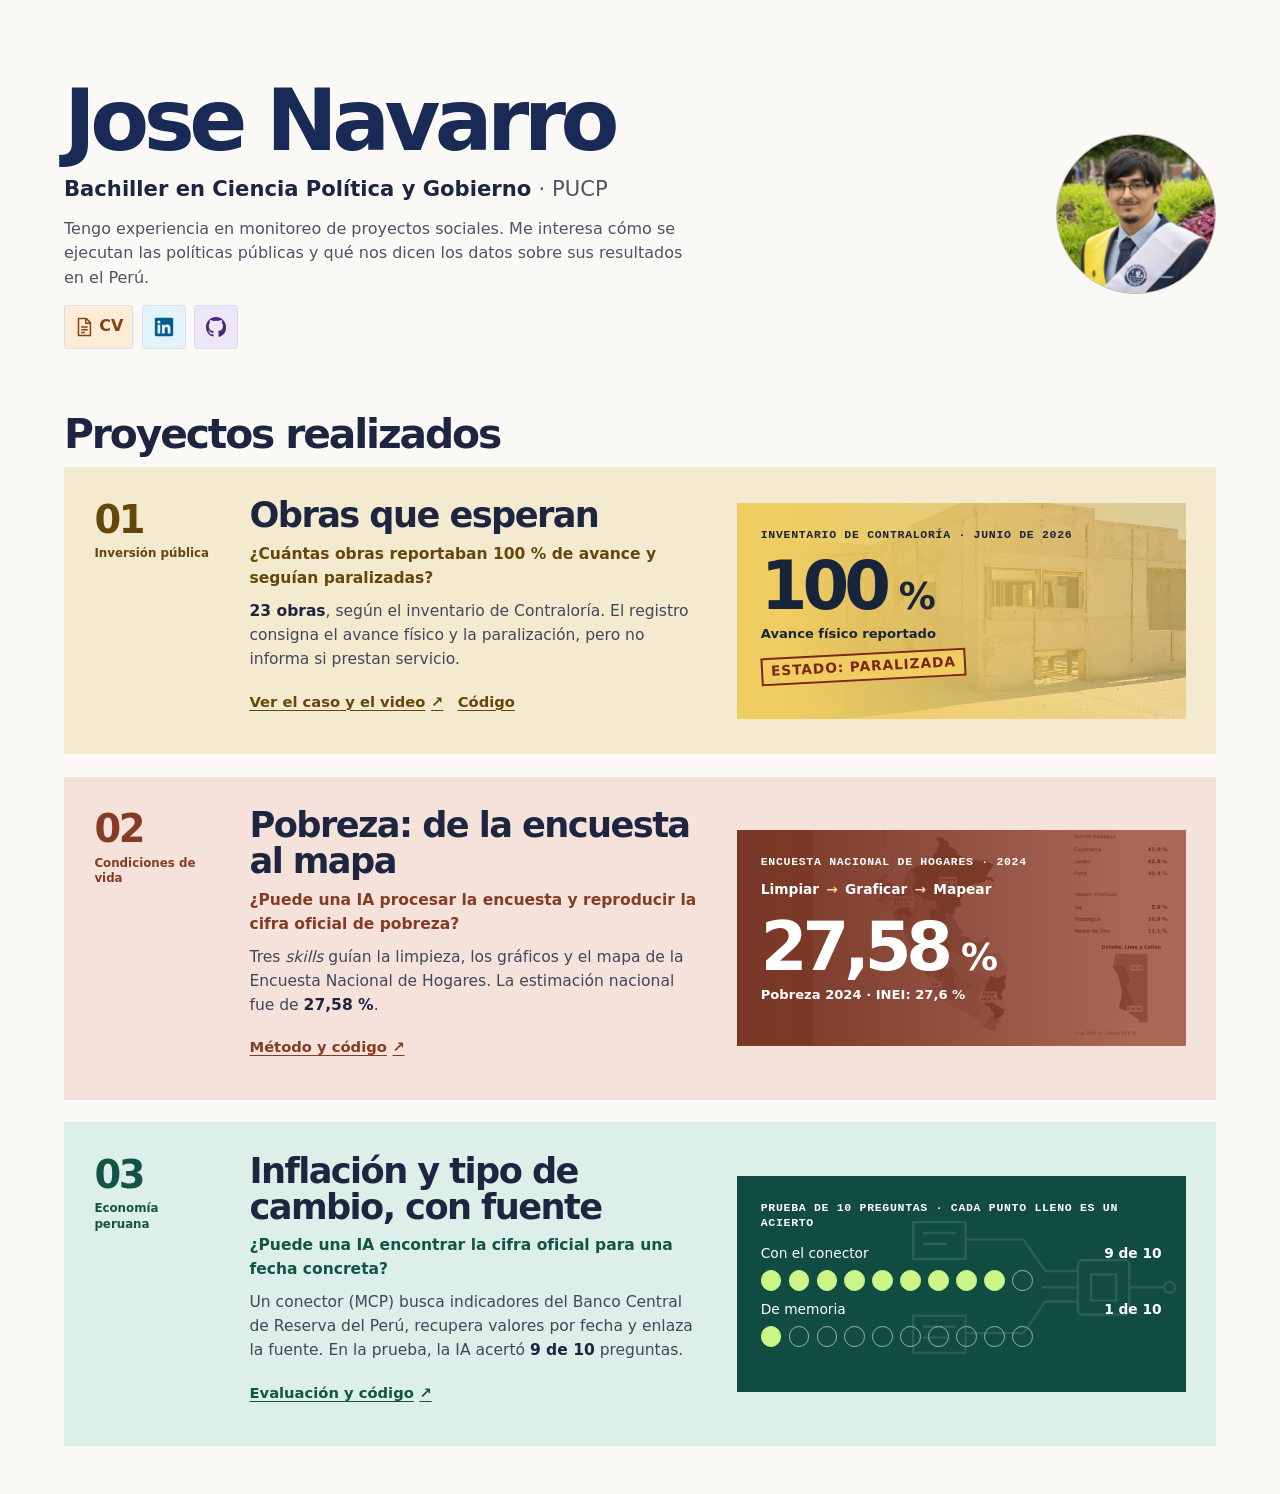
==== commit d94bfe5f: "Cambiar el título a Proyectos realizados" ====
--- a/index.html
+++ b/index.html
@@ -108,7 +108,7 @@
       <img class="portrait" src="retrato.jpg" alt="Jose Navarro en su graduación" width="160" height="160">
     </header>
     <section id="proyectos" aria-labelledby="titulo-proyectos">
-      <div class="section-heading"><h2 id="titulo-proyectos">Proyectos seleccionados</h2></div>
+      <div class="section-heading"><h2 id="titulo-proyectos">Proyectos realizados</h2></div>
       <div class="projects">
         <article class="project works">
           <p class="category"><span>01</span> Inversión pública</p>
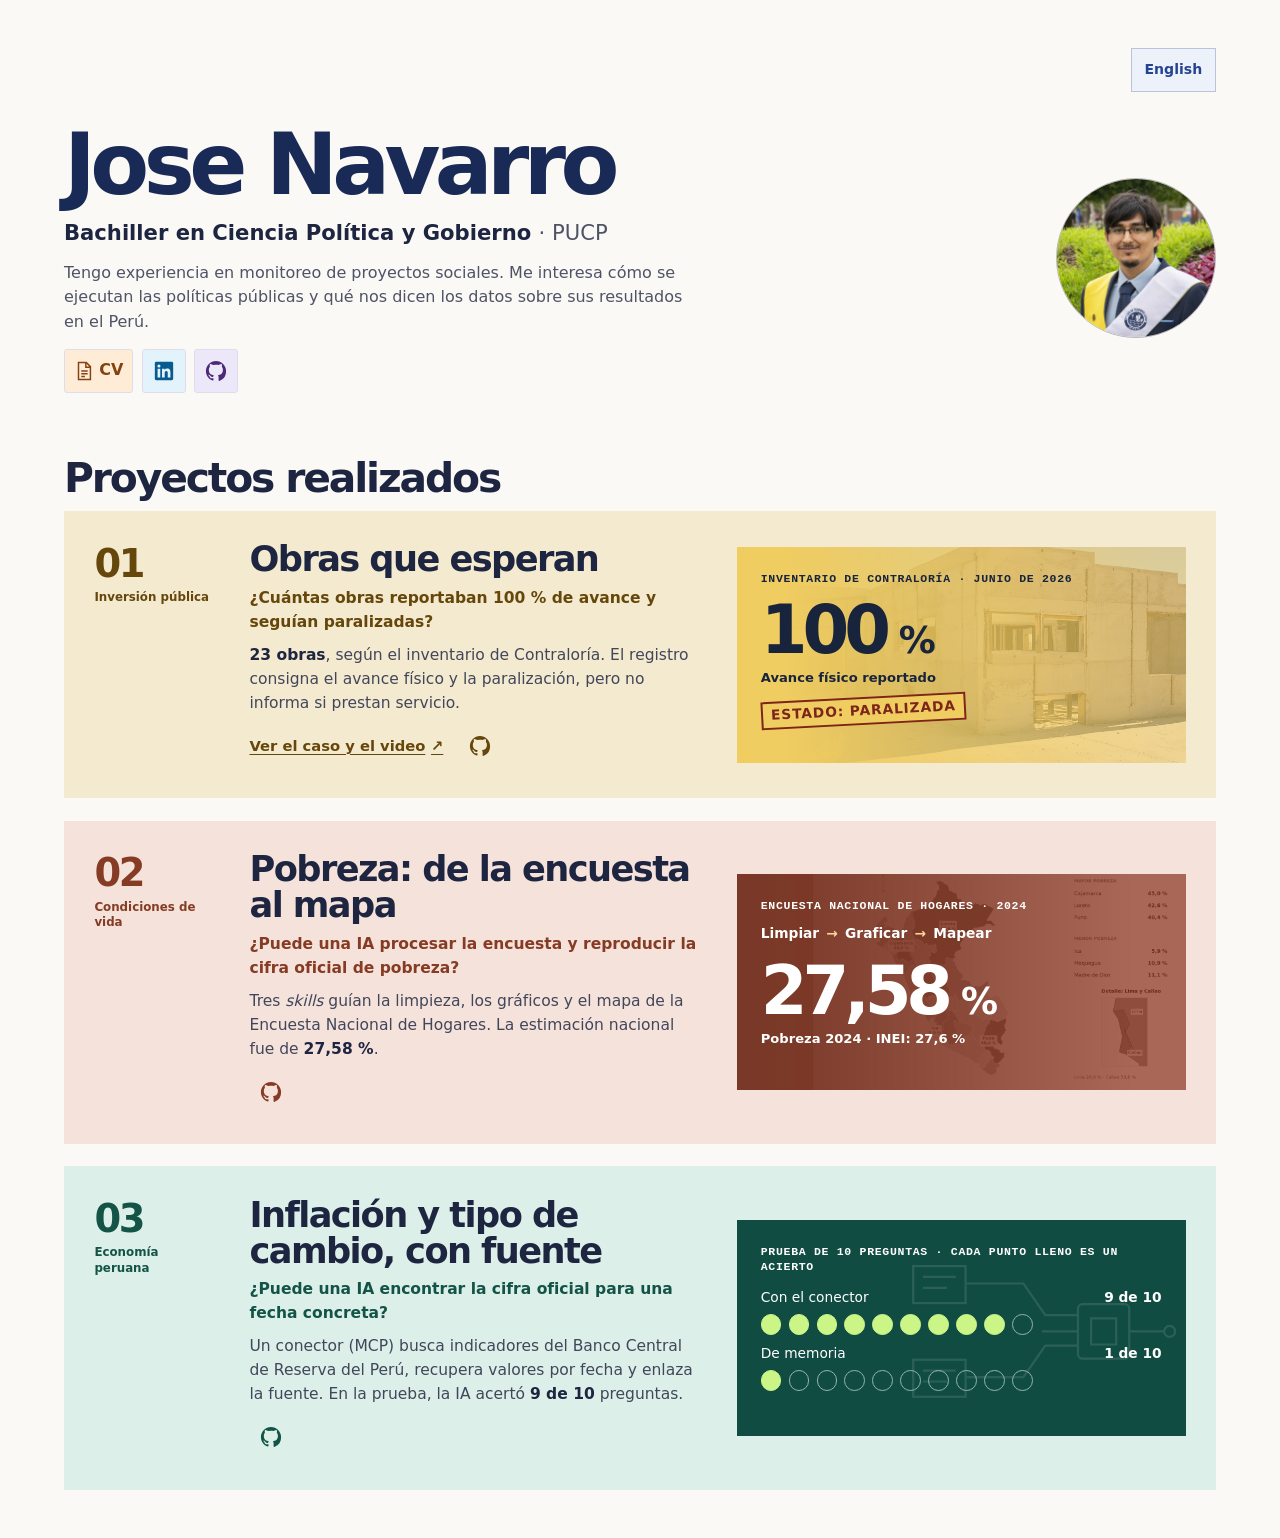
==== commit 553dbb4b: "Agregar versión en inglés e iconos de GitHub por proyecto" ====
--- a/index.html
+++ b/index.html
@@ -82,11 +82,17 @@
 }
 @media(max-width:620px){.project{grid-template-columns:minmax(0,1fr);gap:.55rem}.project-text{gap:.45rem}.evidence{min-height:12.7rem}}
 @media(max-width:440px){.intro{grid-template-columns:minmax(0,1fr) 3.85rem;gap:.65rem;align-items:start}.portrait{margin-top:.15rem}.bio{font-size:.95rem}.degree span{white-space:normal}}
-  </style>
+  .language-nav{display:flex;justify-content:flex-end}
+.language-toggle{display:inline-flex;min-height:44px;align-items:center;padding:0 .8rem;border:1px solid #b9c4d9;color:#254393;background:#edf1fa;font-weight:700;font-size:.88rem;text-decoration:none}
+.language-toggle:hover{background:#dfe8fa;color:#182a55}
+.project-links .code-icon{min-width:44px;justify-content:center}.code-icon svg{width:22px;height:22px}.code-icon:hover{background:#ffffff80}
+</style>
+<link rel="alternate" hreflang="en" href="en.html">
 </head>
 <body>
   <a class="skip" href="#proyectos">Ir a los proyectos</a>
   <main class="page">
+    <nav class="language-nav" aria-label="Idioma"><a class="language-toggle" href="en.html" lang="en" hreflang="en">English</a></nav>
     <header class="intro">
       <div class="identity">
         <h1>Jose Navarro</h1>
@@ -116,7 +122,7 @@
             <h3>Obras que esperan</h3>
             <p class="question">¿Cuántas obras reportaban 100 % de avance y seguían paralizadas?</p>
             <p><strong>23 obras</strong>, según el inventario de Contraloría. El registro consigna el avance físico y la paralización, pero no informa si prestan servicio.</p>
-            <div class="project-links"><a href="obras.html">Ver el caso y el video <span aria-hidden="true">↗</span></a><a href="https://github.com/bocchienjoyer/python_intermedio/tree/main/tarea_3">Código</a></div>
+            <div class="project-links"><a href="obras.html">Ver el caso y el video <span aria-hidden="true">↗</span></a><a class="code-icon" href="https://github.com/bocchienjoyer/python_intermedio/tree/main/tarea_3" aria-label="Código de Obras que esperan en GitHub"><svg viewBox="0 0 24 24" aria-hidden="true" fill="currentColor"><path d="M12 1C5.923 1 1 5.923 1 12c0 4.867 3.149 8.979 7.521 10.436.55.096.756-.233.756-.522 0-.262-.014-1.128-.014-2.049-3.025.564-3.809-.742-4.057-1.43-.124-.317-.66-1.293-1.127-1.554-.385-.207-.935-.715-.014-.729.866-.014 1.485.797 1.691 1.128.99 1.663 2.571 1.196 3.204.907.096-.715.385-1.196.701-1.471-2.681-.302-5.486-1.34-5.486-5.966 0-1.32.467-2.406 1.237-3.258-.124-.302-.55-1.54.124-3.19 0 0 1.003-.316 3.3 1.238a11.45 11.45 0 0 1 3.025-.407c1.031 0 2.062.138 3.025.407 2.296-1.568 3.3-1.238 3.3-1.238.674 1.65.248 2.888.124 3.19.77.852 1.237 1.924 1.237 3.258 0 4.64-2.819 5.664-5.5 5.966.44.385.825 1.114.825 2.255 0 1.636-.014 2.956-.014 3.368 0 .289.206.632.756.522A11.02 11.02 0 0 0 23 12c0-6.077-4.923-11-11-11Z"/></svg></a></div>
           </div>
           <figure class="evidence works-visual">
             <figcaption>Inventario de Contraloría · junio de 2026</figcaption>
@@ -131,7 +137,7 @@
             <h3>Pobreza: de la encuesta al mapa</h3>
             <p class="question">¿Puede una IA procesar la encuesta y reproducir la cifra oficial de pobreza?</p>
             <p>Tres <em>skills</em> guían la limpieza, los gráficos y el mapa de la Encuesta Nacional de Hogares. La estimación nacional fue de <strong>27,58 %</strong>.</p>
-            <div class="project-links"><a href="https://github.com/bocchienjoyer/enaho_skills">Método y código <span aria-hidden="true">↗</span></a></div>
+            <div class="project-links"><a class="code-icon" href="https://github.com/bocchienjoyer/enaho_skills" aria-label="Código del proyecto de pobreza en GitHub"><svg viewBox="0 0 24 24" aria-hidden="true" fill="currentColor"><path d="M12 1C5.923 1 1 5.923 1 12c0 4.867 3.149 8.979 7.521 10.436.55.096.756-.233.756-.522 0-.262-.014-1.128-.014-2.049-3.025.564-3.809-.742-4.057-1.43-.124-.317-.66-1.293-1.127-1.554-.385-.207-.935-.715-.014-.729.866-.014 1.485.797 1.691 1.128.99 1.663 2.571 1.196 3.204.907.096-.715.385-1.196.701-1.471-2.681-.302-5.486-1.34-5.486-5.966 0-1.32.467-2.406 1.237-3.258-.124-.302-.55-1.54.124-3.19 0 0 1.003-.316 3.3 1.238a11.45 11.45 0 0 1 3.025-.407c1.031 0 2.062.138 3.025.407 2.296-1.568 3.3-1.238 3.3-1.238.674 1.65.248 2.888.124 3.19.77.852 1.237 1.924 1.237 3.258 0 4.64-2.819 5.664-5.5 5.966.44.385.825 1.114.825 2.255 0 1.636-.014 2.956-.014 3.368 0 .289.206.632.756.522A11.02 11.02 0 0 0 23 12c0-6.077-4.923-11-11-11Z"/></svg></a></div>
           </div>
           <figure class="evidence survey-visual">
             <figcaption>Encuesta Nacional de Hogares · 2024</figcaption>
@@ -146,7 +152,7 @@
             <h3>Inflación y tipo de cambio, con fuente</h3>
             <p class="question">¿Puede una IA encontrar la cifra oficial para una fecha concreta?</p>
             <p>Un conector (MCP) busca indicadores del Banco Central de Reserva del Perú, recupera valores por fecha y enlaza la fuente. En la prueba, la IA acertó <strong>9 de 10</strong> preguntas.</p>
-            <div class="project-links"><a href="https://github.com/bocchienjoyer/mcp-bcrp">Evaluación y código <span aria-hidden="true">↗</span></a></div>
+            <div class="project-links"><a class="code-icon" href="https://github.com/bocchienjoyer/mcp-bcrp" aria-label="Código del conector del BCRP en GitHub"><svg viewBox="0 0 24 24" aria-hidden="true" fill="currentColor"><path d="M12 1C5.923 1 1 5.923 1 12c0 4.867 3.149 8.979 7.521 10.436.55.096.756-.233.756-.522 0-.262-.014-1.128-.014-2.049-3.025.564-3.809-.742-4.057-1.43-.124-.317-.66-1.293-1.127-1.554-.385-.207-.935-.715-.014-.729.866-.014 1.485.797 1.691 1.128.99 1.663 2.571 1.196 3.204.907.096-.715.385-1.196.701-1.471-2.681-.302-5.486-1.34-5.486-5.966 0-1.32.467-2.406 1.237-3.258-.124-.302-.55-1.54.124-3.19 0 0 1.003-.316 3.3 1.238a11.45 11.45 0 0 1 3.025-.407c1.031 0 2.062.138 3.025.407 2.296-1.568 3.3-1.238 3.3-1.238.674 1.65.248 2.888.124 3.19.77.852 1.237 1.924 1.237 3.258 0 4.64-2.819 5.664-5.5 5.966.44.385.825 1.114.825 2.255 0 1.636-.014 2.956-.014 3.368 0 .289.206.632.756.522A11.02 11.02 0 0 0 23 12c0-6.077-4.923-11-11-11Z"/></svg></a></div>
           </div>
           <figure class="evidence answers-visual">
             <figcaption>Prueba de 10 preguntas · cada punto lleno es un acierto</figcaption>
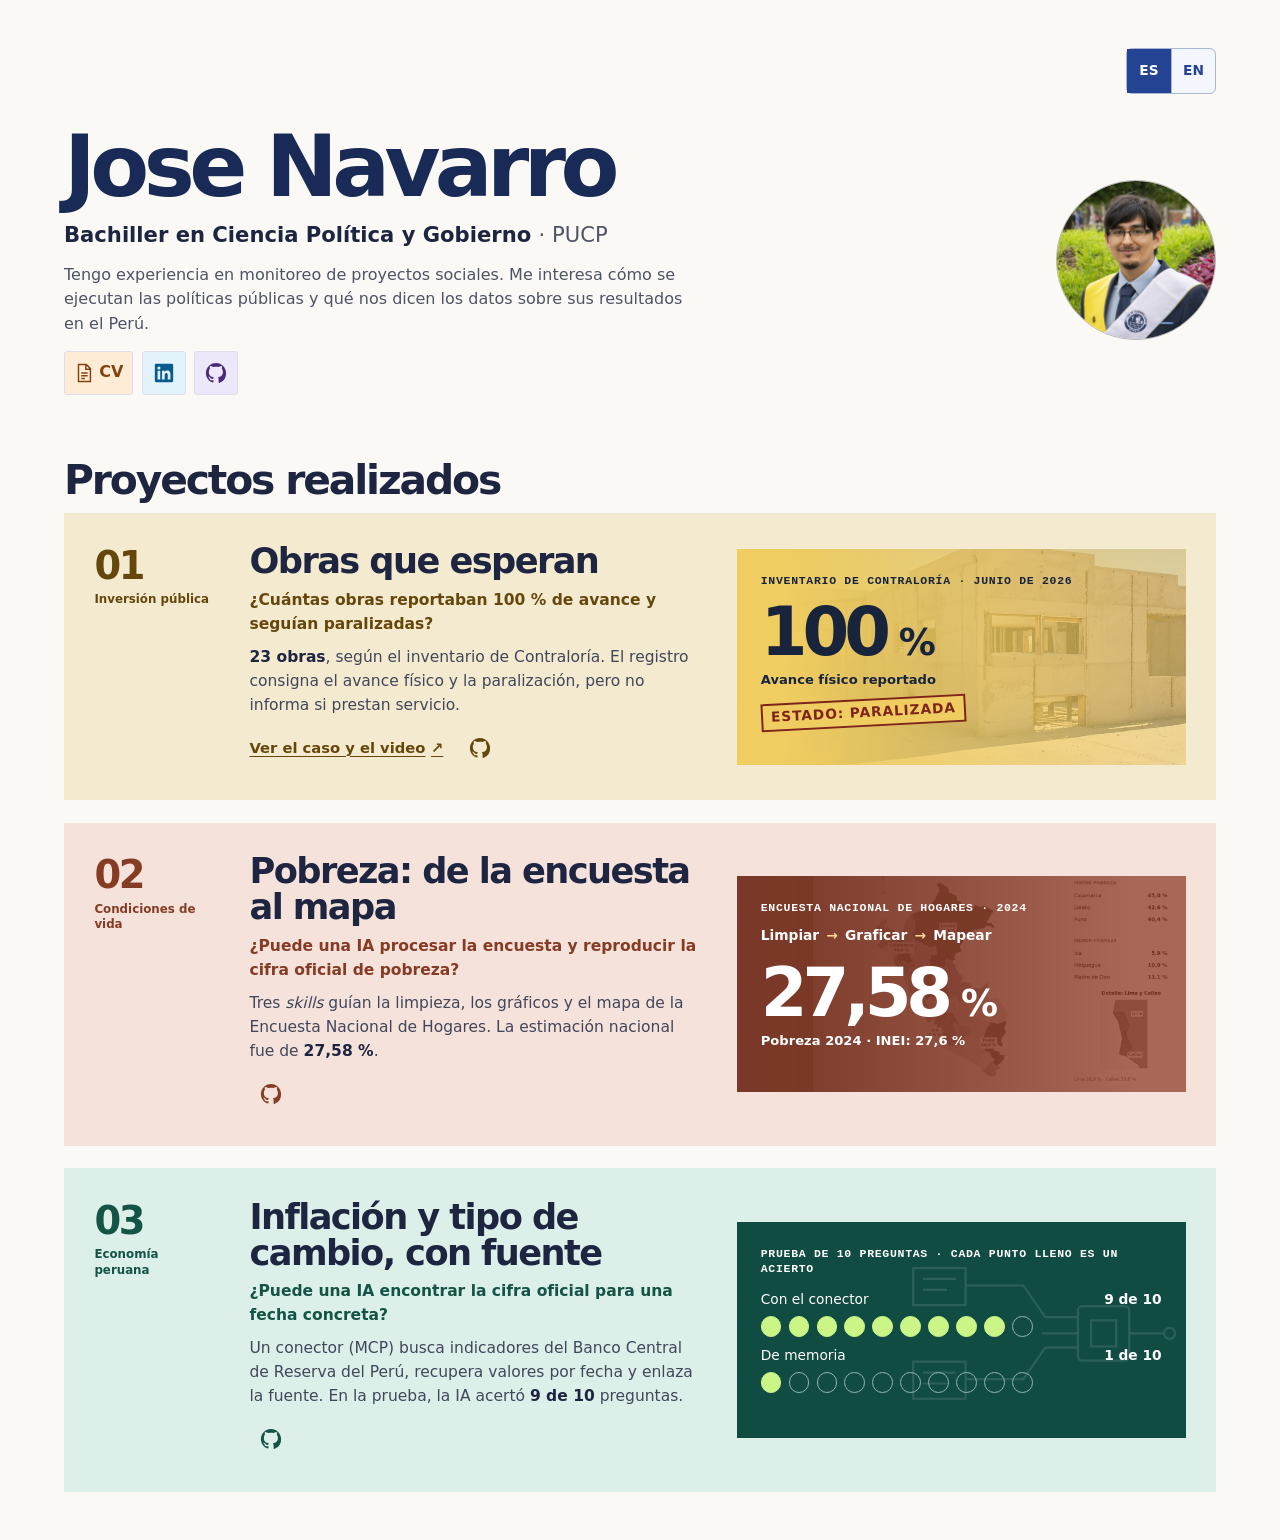
==== commit 0fa44418: "Usar un selector ES y EN con rutas directas" ====
--- a/index.html
+++ b/index.html
@@ -83,8 +83,12 @@
 @media(max-width:620px){.project{grid-template-columns:minmax(0,1fr);gap:.55rem}.project-text{gap:.45rem}.evidence{min-height:12.7rem}}
 @media(max-width:440px){.intro{grid-template-columns:minmax(0,1fr) 3.85rem;gap:.65rem;align-items:start}.portrait{margin-top:.15rem}.bio{font-size:.95rem}.degree span{white-space:normal}}
   .language-nav{display:flex;justify-content:flex-end}
-.language-toggle{display:inline-flex;min-height:44px;align-items:center;padding:0 .8rem;border:1px solid #b9c4d9;color:#254393;background:#edf1fa;font-weight:700;font-size:.88rem;text-decoration:none}
-.language-toggle:hover{background:#dfe8fa;color:#182a55}
+.language-switch{display:inline-flex;border:1px solid #a7b7d3;background:#f3f6fc;border-radius:.38rem}
+.language-toggle{display:grid;min-width:44px;min-height:44px;place-items:center;color:#254393;font-weight:750;font-size:.86rem;text-decoration:none}
+.language-toggle+.language-toggle{border-left:1px solid #a7b7d3}
+.language-toggle:hover{background:#e0eafa;color:#182a55}
+.language-toggle[aria-current="page"]{background:#254393;color:#fff}
+.language-toggle:focus-visible{position:relative;z-index:1}
 .project-links .code-icon{min-width:44px;justify-content:center}.code-icon svg{width:22px;height:22px}.code-icon:hover{background:#ffffff80}
 </style>
 <link rel="alternate" hreflang="en" href="en.html">
@@ -92,7 +96,7 @@
 <body>
   <a class="skip" href="#proyectos">Ir a los proyectos</a>
   <main class="page">
-    <nav class="language-nav" aria-label="Idioma"><a class="language-toggle" href="en.html" lang="en" hreflang="en">English</a></nav>
+    <nav class="language-nav" aria-label="Idioma"><span class="language-switch"><a class="language-toggle" href="/" lang="es" hreflang="es" aria-label="Español" aria-current="page">ES</a><a class="language-toggle" href="/en.html" lang="en" hreflang="en" aria-label="English">EN</a></span></nav>
     <header class="intro">
       <div class="identity">
         <h1>Jose Navarro</h1>
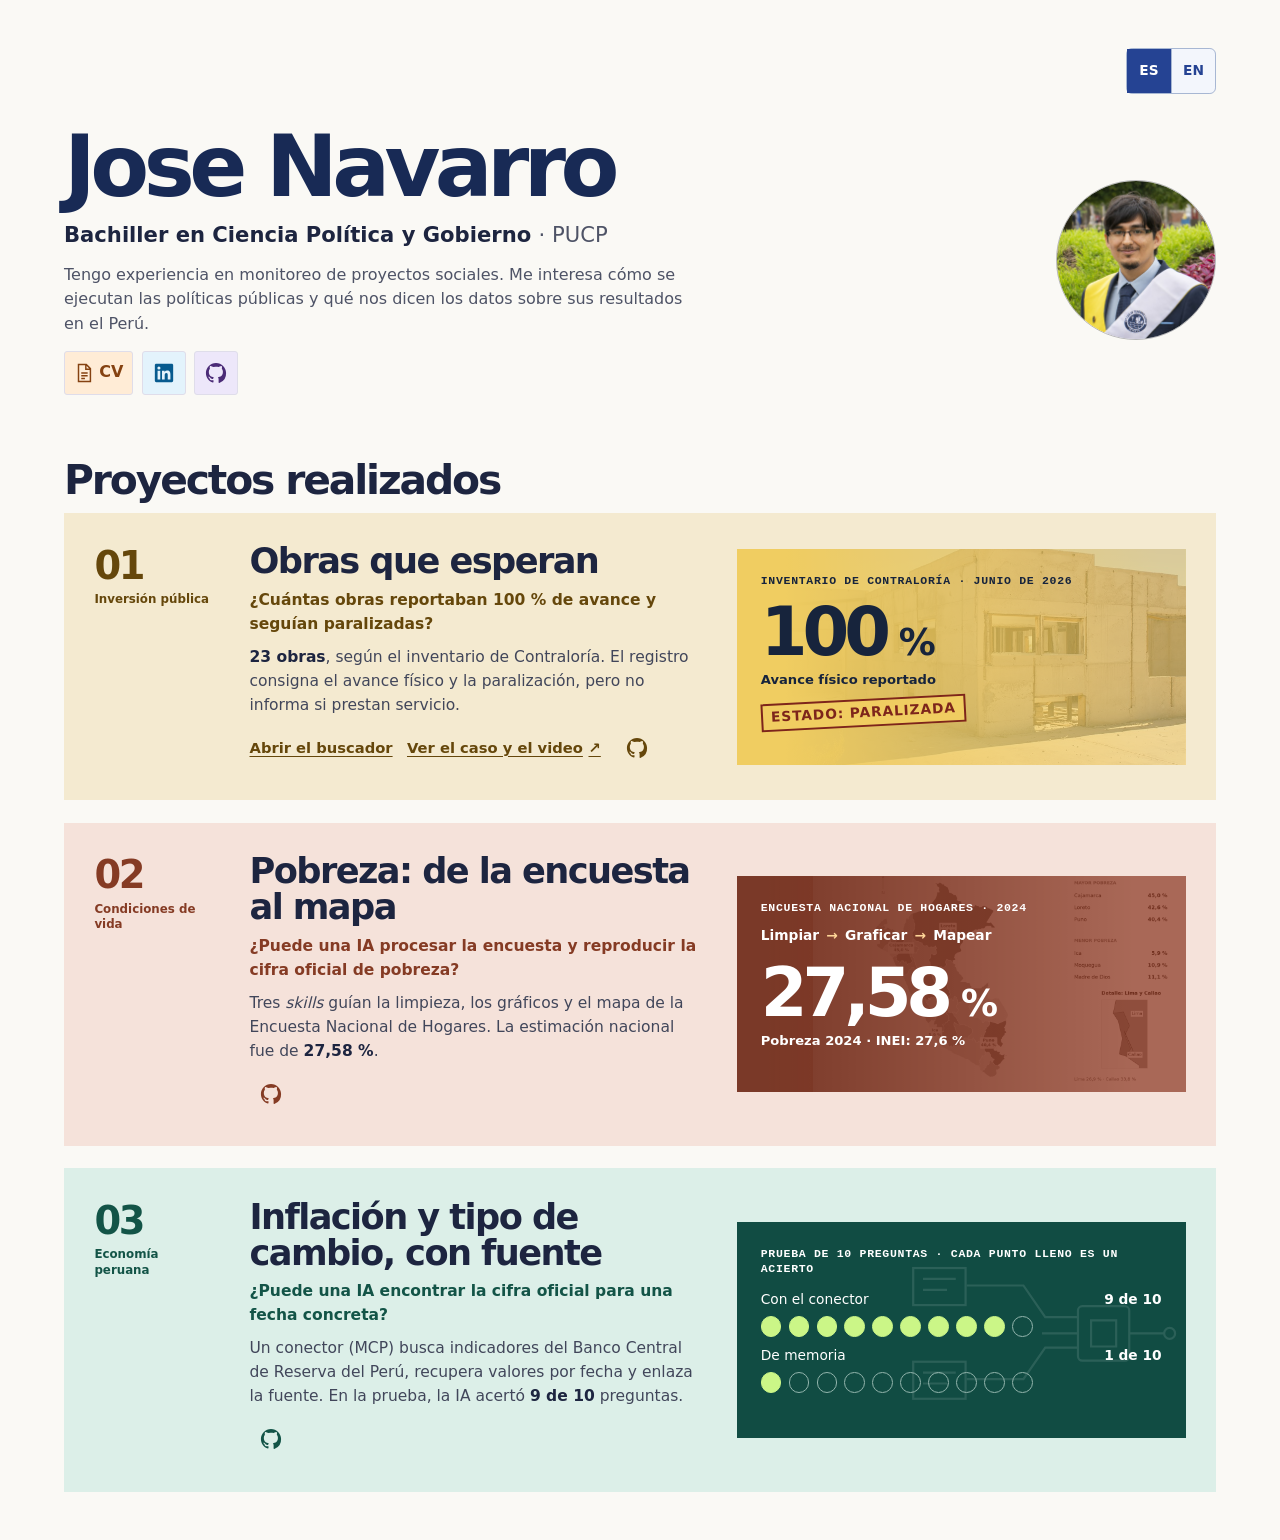
==== commit 04f62346: "Enlazar el buscador de obras paralizadas" ====
--- a/index.html
+++ b/index.html
@@ -126,7 +126,7 @@
             <h3>Obras que esperan</h3>
             <p class="question">¿Cuántas obras reportaban 100 % de avance y seguían paralizadas?</p>
             <p><strong>23 obras</strong>, según el inventario de Contraloría. El registro consigna el avance físico y la paralización, pero no informa si prestan servicio.</p>
-            <div class="project-links"><a href="obras.html">Ver el caso y el video <span aria-hidden="true">↗</span></a><a class="code-icon" href="https://github.com/bocchienjoyer/python_intermedio/tree/main/tarea_3" aria-label="Código de Obras que esperan en GitHub"><svg viewBox="0 0 24 24" aria-hidden="true" fill="currentColor"><path d="M12 1C5.923 1 1 5.923 1 12c0 4.867 3.149 8.979 7.521 10.436.55.096.756-.233.756-.522 0-.262-.014-1.128-.014-2.049-3.025.564-3.809-.742-4.057-1.43-.124-.317-.66-1.293-1.127-1.554-.385-.207-.935-.715-.014-.729.866-.014 1.485.797 1.691 1.128.99 1.663 2.571 1.196 3.204.907.096-.715.385-1.196.701-1.471-2.681-.302-5.486-1.34-5.486-5.966 0-1.32.467-2.406 1.237-3.258-.124-.302-.55-1.54.124-3.19 0 0 1.003-.316 3.3 1.238a11.45 11.45 0 0 1 3.025-.407c1.031 0 2.062.138 3.025.407 2.296-1.568 3.3-1.238 3.3-1.238.674 1.65.248 2.888.124 3.19.77.852 1.237 1.924 1.237 3.258 0 4.64-2.819 5.664-5.5 5.966.44.385.825 1.114.825 2.255 0 1.636-.014 2.956-.014 3.368 0 .289.206.632.756.522A11.02 11.02 0 0 0 23 12c0-6.077-4.923-11-11-11Z"/></svg></a></div>
+            <div class="project-links"><a href="https://bocchienjoyer.github.io/obras-que-esperan/">Abrir el buscador</a><a href="obras.html">Ver el caso y el video <span aria-hidden="true">↗</span></a><a class="code-icon" href="https://github.com/bocchienjoyer/python_intermedio/tree/main/tarea_3" aria-label="Código de Obras que esperan en GitHub"><svg viewBox="0 0 24 24" aria-hidden="true" fill="currentColor"><path d="M12 1C5.923 1 1 5.923 1 12c0 4.867 3.149 8.979 7.521 10.436.55.096.756-.233.756-.522 0-.262-.014-1.128-.014-2.049-3.025.564-3.809-.742-4.057-1.43-.124-.317-.66-1.293-1.127-1.554-.385-.207-.935-.715-.014-.729.866-.014 1.485.797 1.691 1.128.99 1.663 2.571 1.196 3.204.907.096-.715.385-1.196.701-1.471-2.681-.302-5.486-1.34-5.486-5.966 0-1.32.467-2.406 1.237-3.258-.124-.302-.55-1.54.124-3.19 0 0 1.003-.316 3.3 1.238a11.45 11.45 0 0 1 3.025-.407c1.031 0 2.062.138 3.025.407 2.296-1.568 3.3-1.238 3.3-1.238.674 1.65.248 2.888.124 3.19.77.852 1.237 1.924 1.237 3.258 0 4.64-2.819 5.664-5.5 5.966.44.385.825 1.114.825 2.255 0 1.636-.014 2.956-.014 3.368 0 .289.206.632.756.522A11.02 11.02 0 0 0 23 12c0-6.077-4.923-11-11-11Z"/></svg></a></div>
           </div>
           <figure class="evidence works-visual">
             <figcaption>Inventario de Contraloría · junio de 2026</figcaption>
